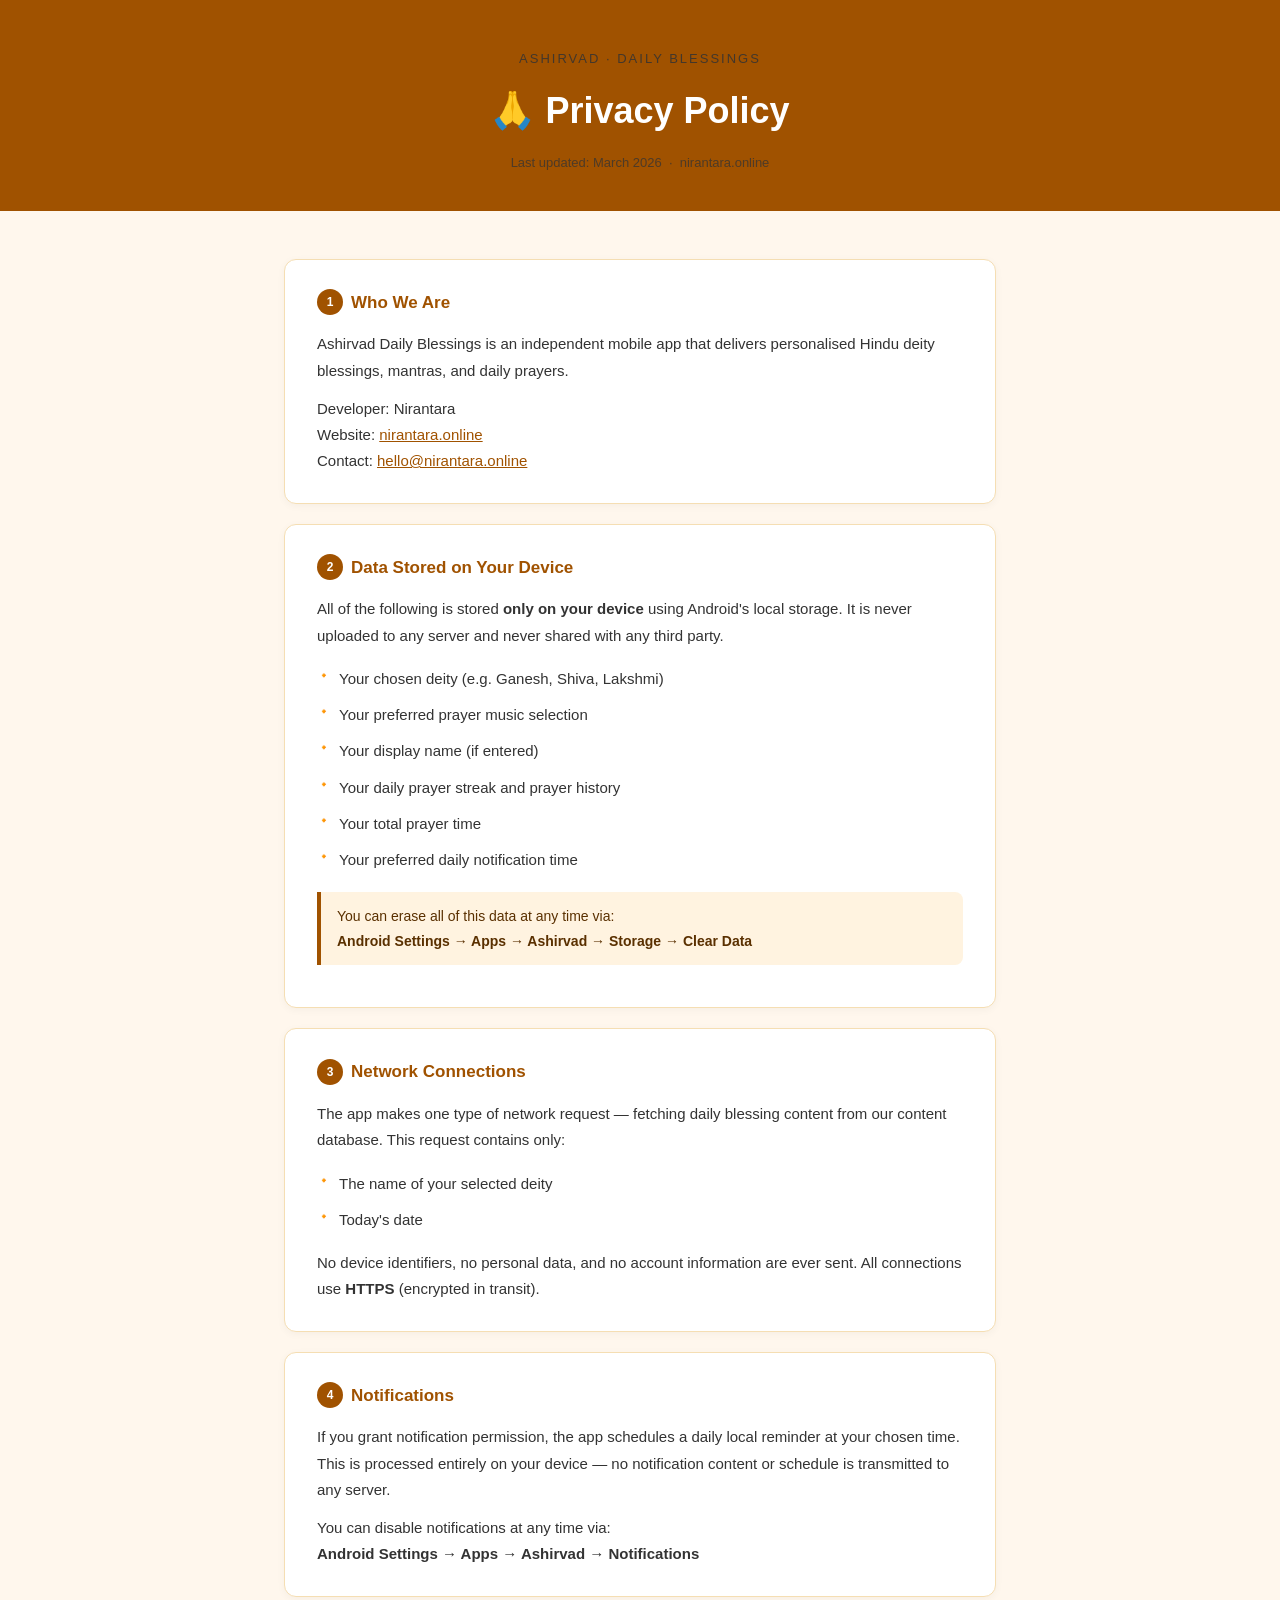
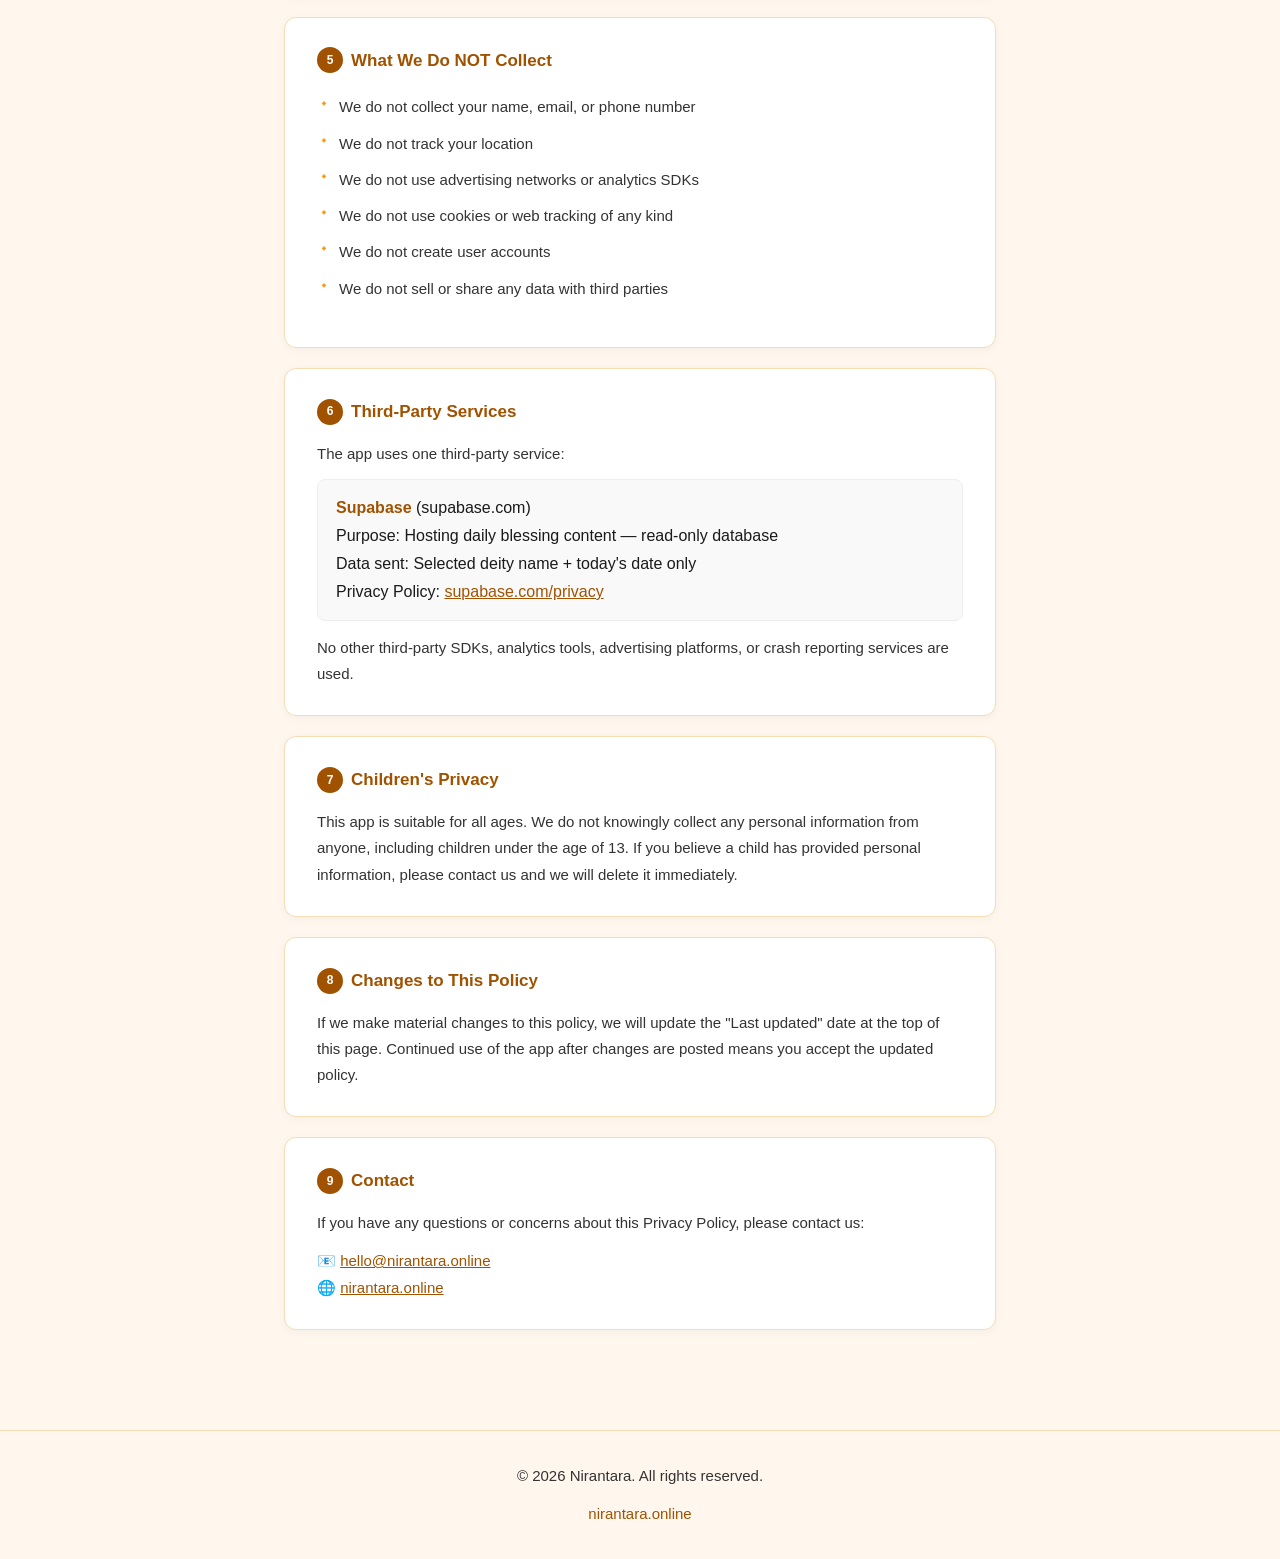
==== ashirvad/privacy/index.html @ 9d5309eb "Move privacy policy to /ashirvad/privacy/" ====
<!DOCTYPE html>
<html lang="en">
<head>
  <meta charset="UTF-8" />
  <meta name="viewport" content="width=device-width, initial-scale=1.0" />
  <title>Privacy Policy — Ashirvad Daily Blessings</title>
  <style>
    *, *::before, *::after { box-sizing: border-box; margin: 0; padding: 0; }

    body {
      font-family: -apple-system, BlinkMacSystemFont, 'Segoe UI', Roboto, Oxygen, sans-serif;
      background: #FFF7ED;
      color: #1A1A1A;
      line-height: 1.75;
    }

    header {
      background: #A05200;
      color: #fff;
      padding: 48px 24px 36px;
      text-align: center;
    }

    header .app-name {
      font-size: 13px;
      letter-spacing: 2px;
      text-transform: uppercase;
      opacity: 0.85;
      margin-bottom: 8px;
    }

    header h1 {
      font-size: clamp(24px, 4vw, 36px);
      font-weight: 700;
      margin-bottom: 10px;
    }

    header .meta {
      font-size: 13px;
      opacity: 0.75;
    }

    main {
      max-width: 760px;
      margin: 0 auto;
      padding: 48px 24px 80px;
    }

    section {
      background: #fff;
      border-radius: 12px;
      padding: 28px 32px;
      margin-bottom: 20px;
      border: 1px solid #F5DEB3;
      box-shadow: 0 2px 8px rgba(0,0,0,0.04);
    }

    h2 {
      font-size: 17px;
      font-weight: 700;
      color: #A05200;
      margin-bottom: 14px;
      display: flex;
      align-items: center;
      gap: 8px;
    }

    h2 .num {
      background: #A05200;
      color: #fff;
      border-radius: 50%;
      width: 26px;
      height: 26px;
      display: inline-flex;
      align-items: center;
      justify-content: center;
      font-size: 12px;
      font-weight: 700;
      flex-shrink: 0;
    }

    p { margin-bottom: 12px; font-size: 15px; color: #333; }
    p:last-child { margin-bottom: 0; }

    ul { list-style: none; padding: 0; margin: 8px 0 12px; }

    ul li {
      padding: 5px 0 5px 22px;
      position: relative;
      font-size: 15px;
      color: #333;
    }

    ul li::before {
      content: '🔸';
      position: absolute;
      left: 0;
      top: 5px;
      font-size: 11px;
    }

    .highlight {
      background: #FFF3E0;
      border-left: 4px solid #A05200;
      border-radius: 0 8px 8px 0;
      padding: 12px 16px;
      margin: 14px 0;
      font-size: 14px;
      color: #5A3000;
    }

    .third-party-card {
      background: #F9F9F9;
      border: 1px solid #EEE;
      border-radius: 8px;
      padding: 14px 18px;
      margin-top: 12px;
    }

    .third-party-card strong { color: #A05200; }
    .third-party-card a { color: #A05200; }

    a { color: #A05200; }

    footer {
      text-align: center;
      padding: 32px 24px;
      font-size: 13px;
      color: #6E6E6E;
      border-top: 1px solid #F5DEB3;
    }

    footer a { color: #A05200; text-decoration: none; }
    footer a:hover { text-decoration: underline; }

    @media (max-width: 480px) {
      section { padding: 20px 18px; }
    }
  </style>
</head>
<body>

<header>
  <p class="app-name">Ashirvad · Daily Blessings</p>
  <h1>🙏 Privacy Policy</h1>
  <p class="meta">Last updated: March 2026 &nbsp;·&nbsp; nirantara.online</p>
</header>

<main>

  <section>
    <h2><span class="num">1</span> Who We Are</h2>
    <p>Ashirvad Daily Blessings is an independent mobile app that delivers personalised Hindu deity blessings, mantras, and daily prayers.</p>
    <p>Developer: Nirantara<br>
       Website: <a href="https://nirantara.online">nirantara.online</a><br>
       Contact: <a href="mailto:hello@nirantara.online">hello@nirantara.online</a></p>
  </section>

  <section>
    <h2><span class="num">2</span> Data Stored on Your Device</h2>
    <p>All of the following is stored <strong>only on your device</strong> using Android's local storage. It is never uploaded to any server and never shared with any third party.</p>
    <ul>
      <li>Your chosen deity (e.g. Ganesh, Shiva, Lakshmi)</li>
      <li>Your preferred prayer music selection</li>
      <li>Your display name (if entered)</li>
      <li>Your daily prayer streak and prayer history</li>
      <li>Your total prayer time</li>
      <li>Your preferred daily notification time</li>
    </ul>
    <div class="highlight">
      You can erase all of this data at any time via:<br>
      <strong>Android Settings → Apps → Ashirvad → Storage → Clear Data</strong>
    </div>
  </section>

  <section>
    <h2><span class="num">3</span> Network Connections</h2>
    <p>The app makes one type of network request — fetching daily blessing content from our content database. This request contains only:</p>
    <ul>
      <li>The name of your selected deity</li>
      <li>Today's date</li>
    </ul>
    <p>No device identifiers, no personal data, and no account information are ever sent. All connections use <strong>HTTPS</strong> (encrypted in transit).</p>
  </section>

  <section>
    <h2><span class="num">4</span> Notifications</h2>
    <p>If you grant notification permission, the app schedules a daily local reminder at your chosen time. This is processed entirely on your device — no notification content or schedule is transmitted to any server.</p>
    <p>You can disable notifications at any time via:<br>
    <strong>Android Settings → Apps → Ashirvad → Notifications</strong></p>
  </section>

  <section>
    <h2><span class="num">5</span> What We Do NOT Collect</h2>
    <ul>
      <li>We do not collect your name, email, or phone number</li>
      <li>We do not track your location</li>
      <li>We do not use advertising networks or analytics SDKs</li>
      <li>We do not use cookies or web tracking of any kind</li>
      <li>We do not create user accounts</li>
      <li>We do not sell or share any data with third parties</li>
    </ul>
  </section>

  <section>
    <h2><span class="num">6</span> Third-Party Services</h2>
    <p>The app uses one third-party service:</p>
    <div class="third-party-card">
      <strong>Supabase</strong> (supabase.com)<br>
      Purpose: Hosting daily blessing content — read-only database<br>
      Data sent: Selected deity name + today's date only<br>
      Privacy Policy: <a href="https://supabase.com/privacy" target="_blank" rel="noopener">supabase.com/privacy</a>
    </div>
    <p style="margin-top:14px;">No other third-party SDKs, analytics tools, advertising platforms, or crash reporting services are used.</p>
  </section>

  <section>
    <h2><span class="num">7</span> Children's Privacy</h2>
    <p>This app is suitable for all ages. We do not knowingly collect any personal information from anyone, including children under the age of 13. If you believe a child has provided personal information, please contact us and we will delete it immediately.</p>
  </section>

  <section>
    <h2><span class="num">8</span> Changes to This Policy</h2>
    <p>If we make material changes to this policy, we will update the "Last updated" date at the top of this page. Continued use of the app after changes are posted means you accept the updated policy.</p>
  </section>

  <section>
    <h2><span class="num">9</span> Contact</h2>
    <p>If you have any questions or concerns about this Privacy Policy, please contact us:</p>
    <p>
      📧 <a href="mailto:hello@nirantara.online">hello@nirantara.online</a><br>
      🌐 <a href="https://nirantara.online">nirantara.online</a>
    </p>
  </section>

</main>

<footer>
  <p>© 2026 Nirantara. All rights reserved.</p>
  <p style="margin-top:6px;"><a href="https://nirantara.online">nirantara.online</a></p>
</footer>

</body>
</html>
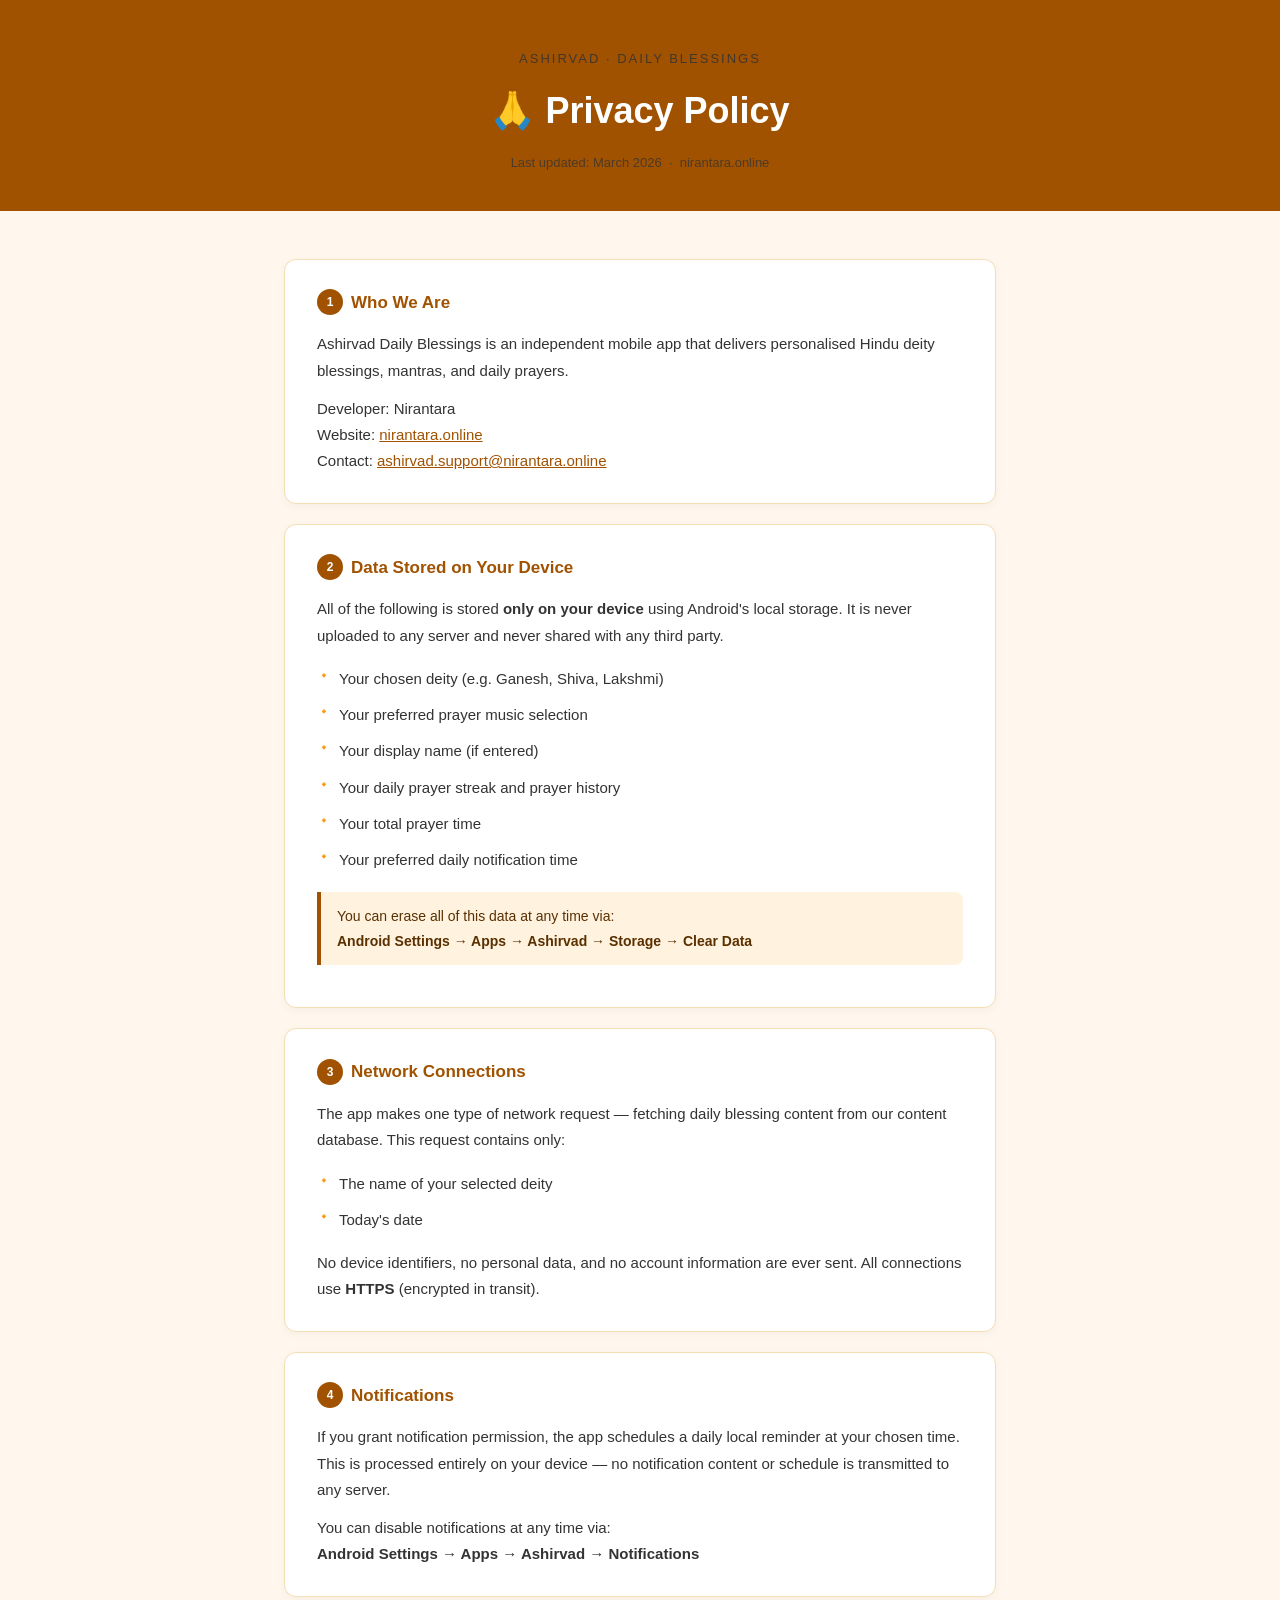
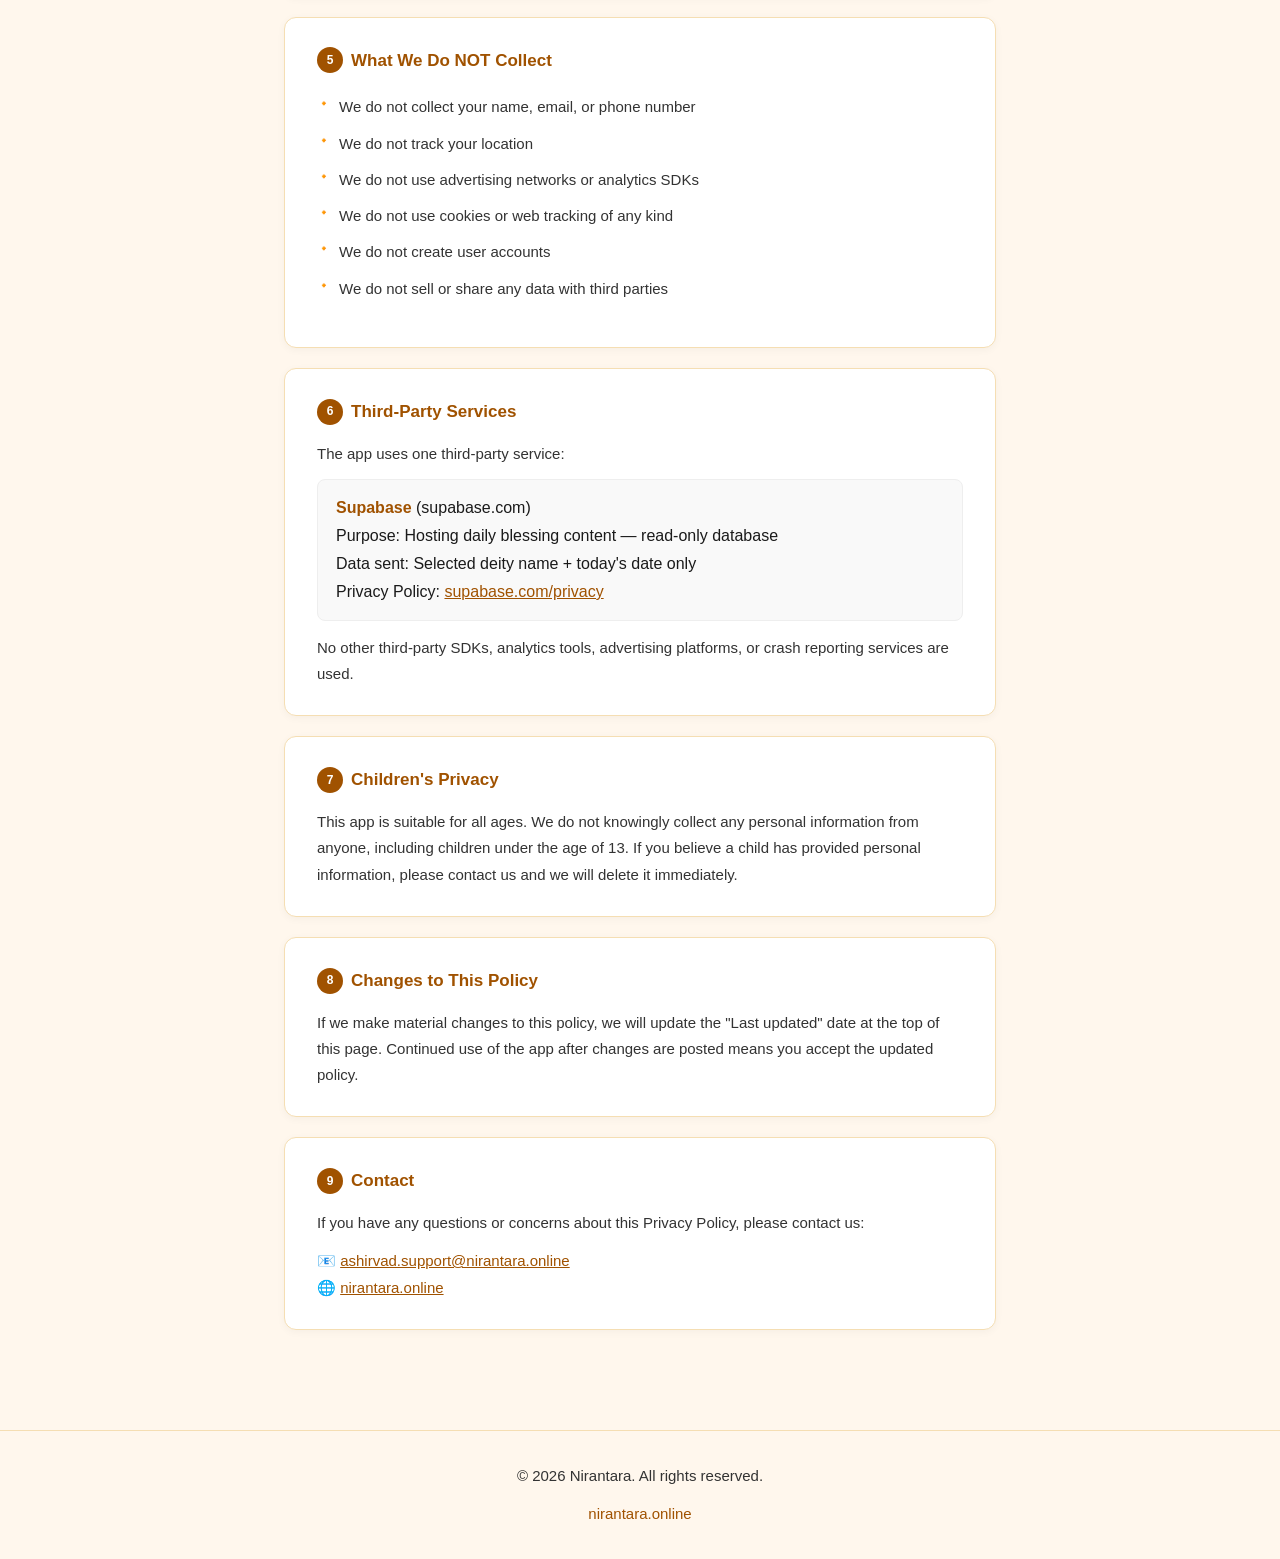
==== commit 26b3ef6c: "Update support email to ashirvad.support@nirantara.online" ====
--- a/ashirvad/privacy/index.html
+++ b/ashirvad/privacy/index.html
@@ -153,7 +153,7 @@
     <p>Ashirvad Daily Blessings is an independent mobile app that delivers personalised Hindu deity blessings, mantras, and daily prayers.</p>
     <p>Developer: Nirantara<br>
        Website: <a href="https://nirantara.online">nirantara.online</a><br>
-       Contact: <a href="mailto:hello@nirantara.online">hello@nirantara.online</a></p>
+       Contact: <a href="mailto:ashirvad.support@nirantara.online">ashirvad.support@nirantara.online</a></p>
   </section>
 
   <section>
@@ -228,7 +228,7 @@
     <h2><span class="num">9</span> Contact</h2>
     <p>If you have any questions or concerns about this Privacy Policy, please contact us:</p>
     <p>
-      📧 <a href="mailto:hello@nirantara.online">hello@nirantara.online</a><br>
+      📧 <a href="mailto:ashirvad.support@nirantara.online">ashirvad.support@nirantara.online</a><br>
       🌐 <a href="https://nirantara.online">nirantara.online</a>
     </p>
   </section>
